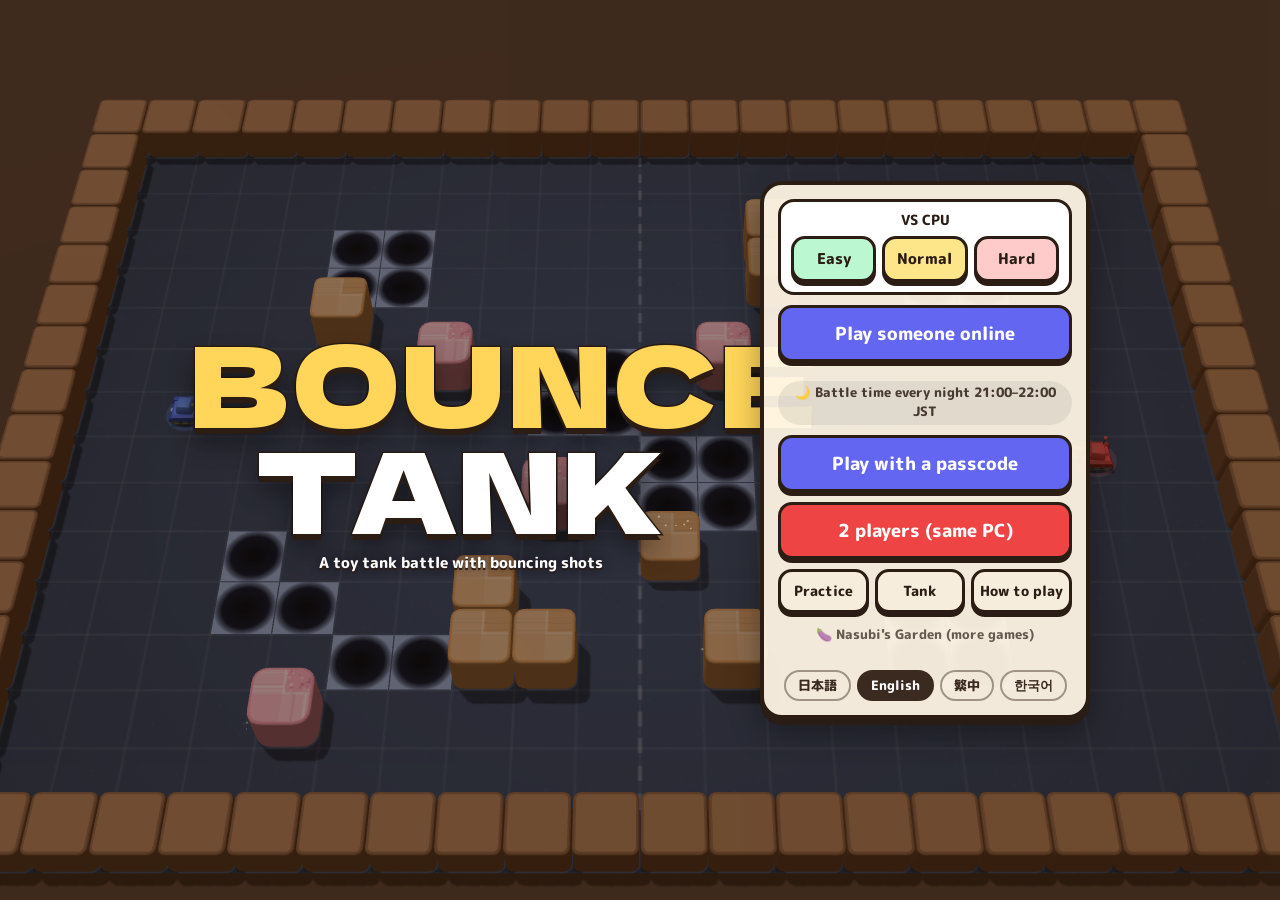
==== adcheck.html @ 45b55a0d "広告の確認用ページ（見本・公開はしない） Co-Authored-By: Claude Opus 5.5 <noreply@anthropic.com> Claude-Session: https:/" ====
<!doctype html>
<html lang="ja">
<head>
<!-- Google tag (gtag.js) -->
<script async src="https://www.googletagmanager.com/gtag/js?id=G-5RB6XMN0QR"></script>
<script>
  window.dataLayer = window.dataLayer || [];
  function gtag(){dataLayer.push(arguments);}
  gtag('js', new Date());
  gtag('config', 'G-5RB6XMN0QR');
</script>
<meta charset="utf-8">
<meta name="viewport" content="width=device-width,initial-scale=1,maximum-scale=1,user-scalable=no,viewport-fit=cover">
<meta name="theme-color" content="#2b1d14">
<meta name="description" content="はね返る弾で撃ち合う、おもちゃの戦車バトル。スキルを振って、ブロックを置いて、2本先取！">
<title>ハネタンク</title>
<link rel="manifest" href="manifest.json">
<link rel="icon" type="image/png" href="icons/icon-192.png">
<link rel="apple-touch-icon" href="icons/apple-touch-icon.png">
<meta name="apple-mobile-web-app-capable" content="yes">
<meta name="mobile-web-app-capable" content="yes">
<meta name="apple-mobile-web-app-title" content="ハネタンク">
<link rel="preconnect" href="https://fonts.googleapis.com">
<link rel="preconnect" href="https://fonts.gstatic.com" crossorigin>
<link href="https://fonts.googleapis.com/css2?family=Dela+Gothic+One&family=M+PLUS+Rounded+1c:wght@500;800;900&display=swap" rel="stylesheet">
<link rel="stylesheet" href="css/style.css">
<!-- nasubi-track: 結果画面とXへの投稿の回数を記録（ゲームの動きには影響しない） -->
<script>(function(){try{var G="hanetank",IDS=["result"];
function ev(n){try{if(typeof gtag==='function')gtag('event',n,{game:G});}catch(e){}}
var o=window.open;window.open=function(u){try{if(/intent\/(post|tweet)/.test(String(u)))ev('x_share');}catch(e){}return o.apply(window,arguments);};
if(!IDS.length)return;
function vis(e){if(!e||!e.isConnected||e.closest('[hidden]'))return false;var r=e.getBoundingClientRect();if(r.width<1||r.height<1)return false;for(var n=e;n&&n.nodeType===1;n=n.parentElement){var s=getComputedStyle(n);if(s.display==='none'||s.visibility==='hidden'||parseFloat(s.opacity)<0.05)return false;}return true;}
var was={};setInterval(function(){try{var any=false;for(var i=0;i<IDS.length;i++){if(vis(document.getElementById(IDS[i])))any=true;}if(any&&!was.v)ev('result_view');was.v=any;}catch(e){}},700);
}catch(e){}})();</script>
<meta name="robots" content="noindex">
<!-- nasubi-ad: 結果画面の決めた場所のいちばん下に広告の帯を1つだけ出す（遊んでいる最中は出さない・ボタンに重ねない） -->
<script>(function(){try{var C=[{"a": "#result .result-box", "v": "#result"}],AD='https://nasubi-no-oniwa.github.io/ad/';
if(/[?&]noad=1/.test(location.search))return;
var ifr=null,boxes=[];
function vis(e){if(!e||!e.isConnected||e.closest('[hidden]'))return false;var r=e.getBoundingClientRect();if(r.width<1||r.height<1)return false;for(var n=e;n&&n.nodeType===1;n=n.parentElement){var s=getComputedStyle(n);if(s.display==='none'||s.visibility==='hidden'||parseFloat(s.opacity)<0.05)return false;}return true;}
function mk(){var b=document.createElement('div');b.className='nsb-ad';b.style.cssText='display:block;width:320px;max-width:100%;height:50px;margin:12px auto 0;overflow:hidden;flex:0 0 auto;';return b;}
function place(){for(var i=0;i<C.length;i++){var a=document.querySelector(C[i].a);if(!a)continue;var b=boxes[i]||(boxes[i]=mk());if(b.parentNode!==a)a.appendChild(b);}}
function tick(){try{place();for(var i=0;i<C.length;i++){var v=document.querySelector(C[i].v),b=boxes[i];if(b&&vis(v)&&vis(b)){if(!ifr){ifr=document.createElement('iframe');ifr.title='ad';ifr.setAttribute('scrolling','no');ifr.width=320;ifr.height=50;ifr.style.cssText='border:0;width:320px;height:50px;display:block;max-width:100%';ifr.src=AD;}if(ifr.parentNode!==b)b.appendChild(ifr);return;}}}catch(_){}}
function go(){place();try{new MutationObserver(place).observe(document.body,{childList:true,subtree:true});}catch(_){}setInterval(tick,700);}
if(document.body)go();else document.addEventListener('DOMContentLoaded',go);
}catch(e){}})();</script>
</head>
<body>
<canvas id="view"></canvas>
<div id="layer"></div>
<div id="dim"></div>

<!-- タッチ操作の見た目 -->
<div id="stick" class="stick"><i></i></div>
<div id="aimring" class="aimring"><i></i></div>

<!-- ===== 戦いの画面の上に出るもの ===== -->
<div id="hud" class="hidden">
  <div class="hud-top">
    <span class="menu-space"></span>
    <div class="hud-p p0"><span class="hud-name" id="hud-name0">あなた</span><span class="pips" id="pips0"></span></div>
    <div class="hud-mid"><div class="hud-timer" id="hud-timer">1:30</div><div class="hud-sub" id="hud-sub"></div></div>
    <div class="hud-p p1"><span class="pips" id="pips1"></span><span class="hud-name" id="hud-name1">CPU</span></div>
    <span class="menu-space"></span>
  </div>
  <div class="hud-info-row"><div class="hud-info hidden" id="hud-info0"></div><div class="hud-info hidden" id="hud-info1"></div></div>
  <div id="count" class="count"></div>
  <button id="btn-mine" class="mine-btn" aria-label="地雷" data-ia="mine"><span>地雷</span></button>
  <div id="net-badge" class="net-badge hidden"></div>
</div>
<div id="bubbles"></div>
<div id="banner" class="banner"></div>
<button class="icon-btn" id="btn-menu" aria-label="メニュー" data-ia="menu">☰</button>
<button class="icon-btn" id="btn-stamp" aria-label="スタンプ" data-ia="stamp">☺</button>
<div id="stamp-pal" class="stamp-pal hidden"></div>

<!-- ===== タイトル ===== -->
<section id="title" class="screen active">
  <div class="title-wrap">
    <div class="logo-box">
      <h1 class="logo"><span class="l1" data-i="logo1">ハネ</span><span class="l2" data-i="logo2">タンク</span></h1>
      <p class="tagline" data-i="tagline">はね返る弾で撃ち合う、おもちゃの戦車バトル</p>
    </div>
    <div class="menu">
      <div class="menu-card">
        <p class="menu-label" data-i="vs_cpu">CPUとたいせん</p>
        <div class="level-row">
          <button class="btn lv" data-level="easy" data-i="easy">よわい</button>
          <button class="btn lv" data-level="normal" data-i="normal">ふつう</button>
          <button class="btn lv" data-level="hard" data-i="hard">つよい</button>
        </div>
      </div>
      <button class="btn wide indigo" id="btn-online" data-i="online">あいことばで対戦</button>
      <button class="btn wide red" id="btn-local" data-i="local">ふたりで（同じPC）</button>
      <div class="menu-sub">
        <button class="btn sub" id="btn-practice" data-i="practice">れんしゅう</button>
        <button class="btn sub" id="btn-custom" data-i="tank">せんしゃ</button>
        <button class="btn sub" id="btn-howto" data-i="howto">あそびかた</button>
      </div>
      <a class="home-link" href="https://nasubi-no-oniwa.github.io/" data-i="home">なすびのお庭へ</a>
      <div class="langs" role="group" aria-label="Language"><button type="button" data-lang="ja">日本語</button><button type="button" data-lang="en">English</button><button type="button" data-lang="zh">繁中</button><button type="button" data-lang="ko">한국어</button></div>
    </div>
  </div>
</section>

<!-- ===== オンライン ===== -->
<section id="online" class="screen">
  <div class="card">
    <h2 data-i="online">あいことばで対戦</h2>
    <label class="field"><span data-i="name">なまえ</span><input id="in-name" maxlength="8" placeholder="ななし" data-ip="noname" autocomplete="off"></label>
    <label class="field"><span data-i="passcode">あいことば</span><input id="in-code" maxlength="12" inputmode="numeric" placeholder="4けたの数字など" data-ip="ex_code" autocomplete="off"><button class="btn mini" id="btn-dice" type="button" data-i="dice">おまかせ</button></label>
    <p class="note" data-i="online_note">同じ「あいことば」を入れた人と対戦できます。3人目からは観戦になります。</p>
    <div class="row">
      <button class="btn indigo" id="btn-join" data-i="do_play">対戦する</button>
      <button class="btn ghost" id="btn-watch" data-i="watch_only">観戦だけ</button>
    </div>
    <p class="err" id="online-err"></p>
    <button class="btn back" data-back data-i="back">もどる</button>
  </div>
</section>

<section id="wait" class="screen">
  <div class="card">
    <h2 data-i="wait_title">相手を待っています</h2>
    <p class="code-big"><span data-i="code_label">あいことば </span><b id="wait-code">----</b></p>
    <p class="note" id="wait-note" data-i="invite_note">招待リンクを送るか、相手に同じあいことばを入れてもらってね</p>
    <div class="row"><button class="btn indigo" id="btn-copy" data-i="invite">招待リンクを送る</button></div>
    <div class="spinner"></div>
    <button class="btn back" id="btn-wait-leave" data-i="cancel">やめる</button>
  </div>
</section>

<!-- ===== スキル ===== -->
<section id="skill" class="screen">
  <div class="panel skill-panel">
    <div class="sp-head">
      <div class="sp-title"><span id="sp-who">スキルをふろう</span><small id="sp-battle">1戦目・ステージ：ひろば</small></div>
      <div class="sp-points"><small data-i="left">のこり</small><b id="sp-left">6</b><small>pt</small></div>
      <div class="timer-ring" id="sp-timer"><svg viewBox="0 0 40 40"><circle cx="20" cy="20" r="17"/><circle class="fg" cx="20" cy="20" r="17"/></svg><span>30</span></div>
    </div>
    <div id="sp-rows"></div>
    <div class="sp-foot">
      <span class="opp-state" id="sp-opp"></span>
      <button class="btn mini ghost" id="sp-auto" data-i="auto">おまかせ</button>
      <button class="btn mini ghost" id="sp-reset" data-i="reset">もとにもどす</button>
      <button class="btn go" id="sp-ok">準備OK</button>
    </div>
  </div>
</section>

<!-- ===== ブロック置き ===== -->
<section id="place" class="screen pass">
  <div class="place-bar">
    <div class="timer-ring small" id="pl-timer"><svg viewBox="0 0 40 40"><circle cx="20" cy="20" r="17"/><circle class="fg" cx="20" cy="20" r="17"/></svg><span>20</span></div>
    <div class="pl-text"><b id="pl-who">ブロックを置こう</b><small data-i="place_hint">自分の陣地をタップ。もう一度タップで取り消し</small></div>
    <button class="btn kind hard sel" data-kind="1"><i></i><span data-i="hard_b">かたい </span><b id="pl-n1">2</b></button>
    <button class="btn kind soft" data-kind="2"><i></i><span data-i="soft_b">こわれる </span><b id="pl-n2">2</b></button>
    <span class="opp-state" id="pl-opp"></span>
    <button class="btn go" id="pl-ok">準備OK</button>
  </div>
</section>

<!-- ===== 交代（同じPCの2人用） ===== -->
<section id="curtain" class="screen">
  <div class="card center">
    <h2 id="cu-title">2Pの番です</h2>
    <p class="note" id="cu-note">1Pは画面を見ないでね</p>
    <button class="btn go" id="cu-ok" data-i="begin">はじめる</button>
  </div>
</section>

<!-- ===== 結果 ===== -->
<section id="result" class="screen">
  <div class="result-box">
    <div class="res-head"><h2 id="res-title" class="res-title">かち！</h2><div class="res-score" id="res-score"></div></div>
    <div class="res-cards">
      <div class="stat-card opp" id="res-opp"></div>
      <div class="stat-card me" id="res-me"></div>
    </div>
    <p class="res-record" id="res-record"></p>
    <div class="row">
      <button class="btn ghost" id="res-replay" data-i="replay">リプレイ</button>
      <button class="btn go" id="res-next">つぎへ</button>
      <button class="btn ghost hidden" id="res-title-btn" data-i="to_title">タイトルへ</button>
    </div>
    <p class="note" id="res-note"></p>
  </div>
</section>

<!-- ===== メニュー ===== -->
<section id="menu" class="screen">
  <div class="card">
    <h2 data-i="menu">メニュー</h2>
    <div class="col">
      <button class="btn go" id="mn-resume" data-i="resume">つづける</button>
      <button class="btn ghost" id="mn-sound">音：オン</button>
      <button class="btn ghost" id="mn-quality">画質：じどう</button>
      <button class="btn ghost" id="mn-vib">振動：オン</button>
      <button class="btn red" id="mn-quit">タイトルへ</button>
    </div>
  </div>
</section>

<!-- ===== せんしゃカスタム ===== -->
<section id="custom" class="screen pass">
  <div class="panel custom-panel">
    <h2 data-i="tank">せんしゃ</h2>
    <p class="note" data-i="look_note">見た目だけ変わります（強さは同じ）</p>
    <div class="cu-tabs" id="cu-tabs"><button data-p="0" class="sel" data-i="you_1p">あなた（1P）</button><button data-p="1">2P</button></div>
    <p class="note" id="cu-note2"></p>
    <div class="cu-label" data-i="color">いろ</div>
    <div class="swatches" id="cu-colors"></div>
    <div class="cu-label" data-i="pattern">もよう</div>
    <div class="patterns" id="cu-patterns"></div>
    <button class="btn go" data-back data-i="decide">きめた</button>
  </div>
</section>

<!-- ===== れんしゅう ===== -->
<section id="practice" class="screen pass">
  <div class="panel prac-panel" id="prac-panel">
    <div class="prac-head"><b data-i="practice">れんしゅう</b><button class="btn mini ghost" id="pr-fold" data-i="fold">たたむ</button></div>
    <div id="pr-body">
      <div id="pr-rows"></div>
      <div class="pr-stages" id="pr-stages"></div>
      <button class="btn mini red" id="pr-quit" data-i="finish">おわる</button>
    </div>
  </div>
</section>

<!-- ===== あそびかた ===== -->
<section id="howto" class="screen">
  <div class="card howto">
    <h2 data-i="howto">あそびかた</h2>
    <div class="howto-body">
      <h3 data-i="hw_rules">ルール</h3>
      <ul>
        <li data-ih="r1">弾が1発当たったら負け。<b>自分の弾・地雷でもやられます</b>。</li>
        <li data-ih="r2">弾は壁ではね返ります。弾どうしがぶつかると両方消えます。</li>
        <li data-ih="r3">同時に撃てる弾は3発まで（戦車の足元の点が残りの数）、地雷は2個まで。</li>
        <li data-ih="r4">地雷は少したつか、弾が当たると爆発。<b>ピンクのブロック</b>をこわせます。</li>
        <li data-ih="r5">穴は弾は通るけど、戦車は入れません。</li>
        <li data-ih="r6">2本先取。90秒たつと外側から壁がせまってきます。</li>
        <li data-ih="r7">同時にやられたら引き分け。すぐにもう一回。</li>
      </ul>
      <h3 data-i="hw_flow">1戦ごとの流れ</h3>
      <ul>
        <li data-ih="f1"><b>スキル（30秒）</b>：ポイントを4つの性能にふります。1戦目6pt → 9pt → 12pt。毎回ふり直し。迷ったら「おまかせ」。</li>
        <li data-ih="f2">たまの速さ・たまの大きさは、上げても下げてもポイントを使います。</li>
        <li data-ih="f3">はねかえりは上げるだけ（1〜2で1回、3〜4で2回、5〜6で3回、7で4回）。</li>
        <li data-ih="f4">戦車を大きくするとポイントがもらえます（小さくするとポイントを使う）。大きい戦車はせまい道を通れません。</li>
        <li data-ih="f5"><b>ブロック（20秒）</b>：自分の陣地に、かたいブロック2個とこわれるブロック2個を置けます。置いたブロックは戦いが始まるまで相手には見えません。</li>
        <li data-ih="f6">相手の性能は、1戦終わるまでわかりません。</li>
      </ul>
      <h3 data-i="hw_ctrl">そうさ</h3>
      <ul>
        <li data-ih="c1"><b>スマホ（横向き）</b>：左側で移動、右側をドラッグしてねらい、はなすと発射。ちょんとタップでも発射。右下のボタンで地雷。</li>
        <li data-ih="c2"><b>PC</b>：WASDで移動、マウスでねらい、クリックで発射、右クリックかスペースで地雷。</li>
        <li data-ih="c3"><b>同じPCで2人</b>：1P WASD移動・Q/Eで砲台・Fで発射・Gで地雷。2P 矢印で移動・，／．で砲台・／で発射・右Shiftで地雷。</li>
        <li data-ih="c4"><b>オンライン</b>：部屋を作ったら「招待リンクを送る」でLINEなどに送れます。右上の☺でスタンプ。</li>
        <li data-ih="c5"><b>コントローラー</b>：左スティックで移動、右スティックでねらい、RかAで発射、LかBで地雷。</li>
      </ul>
    </div>
    <button class="btn back" data-back data-i="back">もどる</button>
  </div>
</section>

<div id="rotate"><div class="rot-box"><div class="rot-phone"></div><p data-ih="rotate">スマホを<b>横向き</b>にしてね</p></div></div>
<div id="toast" class="toast"></div>

<script src="lib/three.min.js"></script>
<script src="js/i18n.js"></script>
<script src="js/config.js"></script>
<script src="js/sim.js"></script>
<script src="js/sound.js"></script>
<script src="js/models.js"></script>
<script src="js/fx.js"></script>
<script src="js/input.js"></script>
<script src="js/cpu.js"></script>
<script src="js/net.js"></script>
<script src="js/qm.js"></script>
<script src="js/firebase-config.js"></script>
<script src="js/main.js"></script>
</body>
</html>
---- css/style.css ----
/* =============================================
   ハネタンク  見た目
   ============================================= */
:root {
  --ink: #2b1d14;
  --cream: #fff6e6;
  --paper: #f6eddc;
  --wood: #b87d45;
  --blue: #3b82f6;
  --blue-d: #1d4ed8;
  --red: #ef4444;
  --red-d: #b91c1c;
  --green: #22c55e;
  --green-d: #15803d;
  --indigo: #6366f1;
  --indigo-d: #4338ca;
  --pink: #f6a8bd;
  --gold: #fbbf24;
  --shadow: 0 6px 0 rgba(43, 29, 20, .9), 0 14px 30px rgba(0, 0, 0, .35);
  --round: "M PLUS Rounded 1c", "Hiragino Maru Gothic ProN", "Hiragino Sans", sans-serif;
  --display: "Dela Gothic One", "M PLUS Rounded 1c", sans-serif;
  --safe-l: env(safe-area-inset-left, 0px);
  --safe-r: env(safe-area-inset-right, 0px);
}
* { box-sizing: border-box; -webkit-tap-highlight-color: transparent; }
html, body { margin: 0; height: 100%; overflow: hidden; background: #6b4c33; color: var(--ink); font-family: var(--round); font-weight: 800;
  -webkit-user-select: none; user-select: none; -webkit-touch-callout: none; overscroll-behavior: none; touch-action: none; }
button { font-family: inherit; font-weight: 800; color: inherit; cursor: pointer; }
input { font-family: inherit; font-weight: 800; -webkit-user-select: text; user-select: text; }
.hidden { display: none !important; }

#view { position: fixed; inset: 0; width: 100%; height: 100%; display: block;
  background: radial-gradient(ellipse at 50% 40%, #a07450 0%, #6b4c33 70%, #4a3322 100%); }
#layer { position: fixed; inset: 0; touch-action: none; }
#dim { position: fixed; inset: 0; pointer-events: none; background: rgba(30, 18, 10, .0); transition: background .4s; }
body.dimmed #dim { background: rgba(30, 18, 10, .38); }

/* ---------- 画面（重ねて表示） ---------- */
.screen { position: fixed; inset: 0; display: none; align-items: center; justify-content: center; padding: 12px calc(14px + var(--safe-r)) 12px calc(14px + var(--safe-l)); z-index: 10; }
.screen.active { display: flex; }
.screen.pass { pointer-events: none; }
.screen.pass > * { pointer-events: auto; }

.card, .panel { background: var(--cream); border: 4px solid var(--ink); border-radius: 22px; box-shadow: var(--shadow); padding: 18px 20px; max-width: 520px; width: 100%; max-height: calc(100% - 10px); overflow: auto; }
.card h2, .panel h2 { font-family: var(--display); font-weight: 400; margin: 0 0 10px; font-size: 24px; letter-spacing: .04em; }
.card.center { text-align: center; }
.note { font-size: 13px; opacity: .75; margin: 6px 0; font-weight: 500; line-height: 1.5; }
.err { color: var(--red-d); font-size: 13px; min-height: 1em; margin: 6px 0 0; }
.row { display: flex; gap: 10px; justify-content: center; flex-wrap: wrap; margin-top: 10px; }
.col { display: flex; flex-direction: column; gap: 10px; }

/* ---------- ボタン ---------- */
.btn { border: 3px solid var(--ink); border-radius: 14px; background: #fff; padding: 10px 18px; font-size: 16px; box-shadow: 0 4px 0 var(--ink); transition: transform .06s, box-shadow .06s, filter .15s; position: relative; text-decoration: none; display: inline-flex; align-items: center; justify-content: center; gap: 6px; white-space: nowrap; }
.btn:active, .btn.press { transform: translateY(3px); box-shadow: 0 1px 0 var(--ink); }
.btn:disabled { filter: grayscale(.8) opacity(.55); cursor: default; }
.btn.wide { width: 100%; font-size: 18px; padding: 12px; }
.btn.indigo { background: var(--indigo); color: #fff; }
.btn.red { background: var(--red); color: #fff; }
.btn.go { background: var(--green); color: #fff; font-size: 18px; padding: 10px 22px; }
.btn.go.done { background: #9ca3af; }
.btn.ghost { background: var(--paper); }
.btn.mini { font-size: 13px; padding: 6px 10px; border-radius: 10px; box-shadow: 0 3px 0 var(--ink); }
.btn.back { margin: 14px auto 0; display: flex; background: var(--paper); }
.btn.sub { flex: 1; font-size: 14px; padding: 9px 6px; background: var(--paper); }
.icon-btn { width: 40px; height: 40px; border: 3px solid var(--ink); border-radius: 12px; background: var(--cream); font-size: 18px; box-shadow: 0 3px 0 var(--ink); pointer-events: auto; }
.icon-btn:active { transform: translateY(2px); box-shadow: 0 1px 0 var(--ink); }

/* ---------- タイトル ---------- */
#title { justify-content: center; }
.title-wrap { display: flex; align-items: center; gap: 28px; width: 100%; max-width: 900px; justify-content: center; }
.logo-box { text-align: center; flex: 1; min-width: 0; }
.logo { font-family: var(--display); font-weight: 400; margin: 0; font-size: clamp(54px, 11vw, 112px); line-height: .95; color: #fff;
  -webkit-text-stroke: 3px var(--ink); paint-order: stroke fill;
  text-shadow: 0 6px 0 var(--ink), 0 14px 26px rgba(0, 0, 0, .45); letter-spacing: .02em; }
.logo span { display: inline-block; animation: hop 2.4s ease-in-out infinite; }
.logo .l1 { color: #ffd65a; }
.logo .l2 { color: #fff; animation-delay: .15s; }
@keyframes hop { 0%, 70%, 100% { transform: translateY(0) rotate(0); } 78% { transform: translateY(-10px) rotate(-3deg); } 86% { transform: translateY(0) rotate(1deg); } }
.tagline { color: #fff; font-size: 15px; margin: 14px 0 0; text-shadow: 0 2px 0 var(--ink), 0 0 10px rgba(0,0,0,.6); }
.menu { width: 330px; max-width: 46vw; display: flex; flex-direction: column; gap: 10px; background: rgba(255, 246, 230, .94); border: 4px solid var(--ink); border-radius: 22px; padding: 14px; box-shadow: var(--shadow); }
.menu-card { background: #fff; border: 3px solid var(--ink); border-radius: 16px; padding: 8px 10px 10px; }
.menu-label { margin: 0 0 6px; font-size: 14px; text-align: center; }
.level-row { display: flex; gap: 6px; }
.btn.lv { flex: 1; padding: 9px 4px; font-size: 15px; }
.btn.lv[data-level="easy"] { background: #bbf7d0; }
.btn.lv[data-level="normal"] { background: #fde68a; }
.btn.lv[data-level="hard"] { background: #fecaca; }
.menu-sub { display: flex; gap: 6px; }
.home-link { text-align: center; font-size: 13px; color: var(--ink); opacity: .7; text-decoration: none; padding: 2px; }
.home-link::before { content: "🍆 "; }

/* ---------- 入力欄 ---------- */
.field { display: flex; align-items: center; gap: 8px; margin: 10px 0; }
.field > span { width: 80px; font-size: 14px; flex-shrink: 0; }
.field input { flex: 1; min-width: 0; font-size: 18px; padding: 8px 10px; border: 3px solid var(--ink); border-radius: 12px; background: #fff; color: var(--ink); }
.code-big { text-align: center; font-size: 15px; margin: 6px 0; }
.code-big b { display: block; font-family: var(--display); font-weight: 400; font-size: 44px; letter-spacing: .12em; }
.spinner { width: 46px; height: 46px; margin: 14px auto 0; border-radius: 50%; border: 6px solid rgba(43,29,20,.15); border-top-color: var(--indigo); animation: spin 1s linear infinite; }
@keyframes spin { to { transform: rotate(360deg); } }

/* ---------- スキル ---------- */
.skill-panel { max-width: 620px; padding: 12px 16px 14px; }
.sp-head { display: flex; align-items: center; gap: 12px; margin-bottom: 6px; }
.sp-title { flex: 1; display: flex; flex-direction: column; }
.sp-title span { font-family: var(--display); font-weight: 400; font-size: 21px; }
.sp-title small { font-size: 12px; opacity: .7; }
.sp-points { display: flex; align-items: baseline; gap: 2px; background: var(--ink); color: #fff; border-radius: 12px; padding: 2px 12px; }
.sp-points b { font-family: var(--display); font-weight: 400; font-size: 30px; color: var(--gold); min-width: 1.2em; text-align: center; }
.sp-points small { font-size: 12px; }
.sp-points.zero b { color: #9ca3af; }
.timer-ring { width: 46px; height: 46px; position: relative; flex-shrink: 0; }
.timer-ring svg { width: 100%; height: 100%; transform: rotate(-90deg); }
.timer-ring circle { fill: #fff; stroke: rgba(43,29,20,.15); stroke-width: 5; }
.timer-ring circle.fg { fill: none; stroke: var(--green); stroke-dasharray: 106.8; stroke-dashoffset: 0; stroke-linecap: round; transition: stroke .3s; }
.timer-ring.hurry circle.fg { stroke: var(--red); }
.timer-ring span { position: absolute; inset: 0; display: flex; align-items: center; justify-content: center; font-size: 15px; }
.timer-ring.small { width: 40px; height: 40px; }
.sk-row { display: grid; grid-template-columns: 128px 40px 1fr 40px 62px; align-items: center; gap: 8px; padding: 6px 0; border-top: 2px dashed rgba(43,29,20,.15); }
.sk-name { display: flex; flex-direction: column; line-height: 1.15; }
.sk-name b { font-size: 15px; }
.sk-name small { font-size: 11px; opacity: .65; font-weight: 500; }
.sk-btn { width: 40px; height: 36px; border: 3px solid var(--ink); border-radius: 10px; background: #fff; font-size: 20px; line-height: 1; box-shadow: 0 3px 0 var(--ink); padding: 0; }
.sk-btn:active { transform: translateY(2px); box-shadow: 0 1px 0 var(--ink); }
.sk-btn:disabled { opacity: .3; }
.pipbar { display: flex; gap: 4px; height: 22px; }
.pipbar i { flex: 1; border: 2px solid var(--ink); border-radius: 6px; background: #fff; position: relative; transition: background .15s, transform .15s; }
.pipbar i.on { background: var(--c, var(--blue)); }
.pipbar i.base::after { content: ""; position: absolute; left: 50%; bottom: -8px; transform: translateX(-50%); border: 4px solid transparent; border-bottom-color: var(--ink); }
.pipbar i.bump { transform: scale(1.2); }
.sk-val { font-size: 13px; text-align: center; line-height: 1.1; }
.sk-val small { display: block; font-size: 11px; opacity: .6; font-weight: 500; }
.sk-val .gain { color: var(--green-d); }
.sk-val .cost { color: var(--red-d); }
.sp-foot { display: flex; align-items: center; gap: 10px; margin-top: 8px; }
.opp-state { flex: 1; font-size: 13px; opacity: .8; }
.opp-state.ok { color: var(--green-d); opacity: 1; }

/* ---------- ブロック置き ---------- */
#place { align-items: flex-start; }
.place-bar { display: flex; align-items: center; gap: 8px; background: var(--cream); border: 4px solid var(--ink); border-radius: 18px; padding: 6px 10px; box-shadow: var(--shadow); flex-wrap: wrap; justify-content: center; max-width: 100%; }
.pl-text { display: flex; flex-direction: column; line-height: 1.15; }
.pl-text b { font-size: 15px; }
.pl-text small { font-size: 11px; opacity: .65; font-weight: 500; }
.btn.kind { padding: 6px 10px; font-size: 14px; border-radius: 12px; box-shadow: 0 3px 0 var(--ink); }
.btn.kind i { width: 18px; height: 18px; border: 2px solid var(--ink); border-radius: 4px; display: inline-block; }
.btn.kind.hard i { background: #d9a066; }
.btn.kind.soft i { background: var(--pink); }
.btn.kind.sel { outline: 4px solid var(--gold); outline-offset: 1px; }
.btn.kind b { font-family: var(--display); font-weight: 400; }
.btn.kind.empty { opacity: .45; }
.place-bar .opp-state { flex: 0 0 auto; }
.place-bar .btn.go { padding: 8px 16px; font-size: 16px; }

/* ---------- HUD ---------- */
#hud { position: fixed; inset: 0; pointer-events: none; z-index: 5; }
.hud-top { position: absolute; top: 8px; left: calc(10px + var(--safe-l)); right: calc(10px + var(--safe-r)); display: flex; align-items: center; gap: 10px; }
.hud-p { flex: 1; display: flex; align-items: center; gap: 8px; min-width: 0; }
.hud-p.p1 { justify-content: flex-end; }
.hud-name { background: var(--cream); border: 3px solid var(--ink); border-radius: 999px; padding: 3px 12px; font-size: 14px; max-width: 160px; overflow: hidden; text-overflow: ellipsis; white-space: nowrap; box-shadow: 0 3px 0 var(--ink); }
.hud-p.p0 .hud-name { border-left: 10px solid var(--c0, var(--blue)); }
.hud-p.p1 .hud-name { border-right: 10px solid var(--c1, var(--red)); }
.pips { display: flex; gap: 5px; }
.pips i { width: 18px; height: 18px; border: 3px solid var(--ink); border-radius: 50%; background: rgba(255,255,255,.6); box-shadow: 0 2px 0 var(--ink); }
.pips i.on { background: var(--gold); animation: pop .5s; }
@keyframes pop { 0% { transform: scale(.3); } 60% { transform: scale(1.4); } 100% { transform: scale(1); } }
.hud-mid { text-align: center; min-width: 90px; }
.hud-timer { font-family: var(--display); font-weight: 400; font-size: 26px; color: #fff; -webkit-text-stroke: 2px var(--ink); paint-order: stroke fill; text-shadow: 0 3px 0 var(--ink); line-height: 1; }
.hud-timer.sudden { color: #ff6b4a; animation: throb .5s infinite alternate; }
@keyframes throb { to { transform: scale(1.12); } }
.hud-sub { font-size: 11px; color: #fff; text-shadow: 0 1px 2px #000; min-height: 1em; }
.banner { position: fixed; z-index: 12; left: 0; right: 0; top: 30%; text-align: center; font-family: var(--display); font-weight: 400; font-size: clamp(30px, 7vw, 64px); color: #fff; -webkit-text-stroke: 3px var(--ink); paint-order: stroke fill; text-shadow: 0 5px 0 var(--ink); opacity: 0; transform: scale(.6); transition: opacity .25s, transform .35s cubic-bezier(.2, 1.6, .4, 1); pointer-events: none; }
.banner.show { opacity: 1; transform: scale(1); }
.banner.warn { color: #ff6b4a; }
.count { position: absolute; inset: 0; display: flex; align-items: center; justify-content: center; font-family: var(--display); font-weight: 400; font-size: clamp(80px, 20vh, 160px); color: #fff; -webkit-text-stroke: 4px var(--ink); paint-order: stroke fill; text-shadow: 0 8px 0 var(--ink); pointer-events: none; }
.count { opacity: 0; }
.count.tick { animation: tick .8s ease-out forwards; }
.count.go { color: #ffd65a; }
@keyframes tick { 0% { transform: scale(1.8); opacity: 0; } 25% { transform: scale(1); opacity: 1; } 80% { opacity: 1; } 100% { transform: scale(.9); opacity: 0; } }
.mine-btn { position: absolute; right: calc(18px + var(--safe-r)); bottom: 18px; width: 74px; height: 74px; border-radius: 50%; border: 4px solid var(--ink); background: radial-gradient(circle at 35% 30%, #ffe27a, #f5b800); box-shadow: 0 5px 0 var(--ink); pointer-events: auto; display: none; font-size: 14px; touch-action: none; }
.mine-btn span { display: block; }
.mine-btn::before { content: ""; position: absolute; left: 50%; top: 12px; width: 10px; height: 10px; margin-left: -5px; border-radius: 50%; background: #ef4444; box-shadow: 0 0 8px #ef4444; }
.mine-btn span { margin-top: 12px; }
.mine-btn:active, .mine-btn.press { transform: translateY(3px); box-shadow: 0 2px 0 var(--ink); }
body.touch.live .mine-btn, body.touch.prac .mine-btn { display: block; }
#btn-stamp { position: fixed; top: 8px; right: calc(10px + var(--safe-r)); z-index: 20; display: none; }
body.can-stamp.in-game #btn-stamp { display: block; }
.stamp-pal { position: fixed; z-index: 21; top: 56px; right: calc(10px + var(--safe-r)); display: grid; grid-template-columns: repeat(3, 48px); gap: 6px; background: var(--cream); border: 3px solid var(--ink); border-radius: 16px; padding: 8px; box-shadow: var(--shadow); pointer-events: auto; }
.stamp-pal button { width: 48px; height: 48px; font-size: 28px; border: 2px solid var(--ink); border-radius: 12px; background: #fff; padding: 0; }
.net-badge { position: absolute; left: calc(12px + var(--safe-l)); bottom: 8px; font-size: 11px; color: #fff; background: rgba(0,0,0,.4); border-radius: 8px; padding: 2px 8px; }
#bubbles { position: fixed; inset: 0; pointer-events: none; z-index: 6; }
.bubble { position: absolute; transform: translate(-50%, -100%); font-size: 34px; background: #fff; border: 3px solid var(--ink); border-radius: 16px; padding: 2px 8px; box-shadow: 0 3px 0 var(--ink); animation: bub 2.2s forwards; }
.bubble::after { content: ""; position: absolute; left: 50%; bottom: -10px; margin-left: -6px; border: 6px solid transparent; border-top-color: var(--ink); }
@keyframes bub { 0% { opacity: 0; transform: translate(-50%, -60%) scale(.4); } 12% { opacity: 1; transform: translate(-50%, -100%) scale(1.1); } 20% { transform: translate(-50%, -100%) scale(1); } 85% { opacity: 1; } 100% { opacity: 0; transform: translate(-50%, -130%); } }

#btn-menu { position: fixed; top: 8px; left: calc(10px + var(--safe-l)); z-index: 20; display: none; }
body.in-game #btn-menu { display: block; }
.menu-space { width: 40px; flex-shrink: 0; }
body.in-game #place { padding-left: calc(64px + var(--safe-l)); }
body.in-game #skill .skill-panel { margin-left: 40px; }

/* タッチのスティック */
.stick, .aimring { position: fixed; display: none; pointer-events: none; z-index: 4; transform: translate(-50%, -50%); }
.stick { border-radius: 50%; border: 3px solid rgba(255,255,255,.7); background: rgba(43,29,20,.18); }
.stick i { position: absolute; left: 50%; top: 50%; width: 50px; height: 50px; margin: -25px 0 0 -25px; border-radius: 50%; background: rgba(255,255,255,.85); border: 3px solid var(--ink); }
.aimring { width: 120px; height: 120px; border-radius: 50%; border: 3px dashed rgba(255,255,255,.6); }
.aimring i { position: absolute; left: 50%; top: 50%; width: 36px; height: 36px; margin: -18px 0 0 -18px; border-radius: 50%; background: rgba(255, 214, 90, .9); border: 3px solid var(--ink); }
.aimring.drag { border-color: rgba(255, 214, 90, .9); }

/* ---------- 結果 ---------- */
.result-box { background: var(--cream); border: 4px solid var(--ink); border-radius: 24px; box-shadow: var(--shadow); padding: 12px 18px 14px; width: 100%; max-width: 640px; max-height: calc(100% - 6px); overflow: auto; text-align: center; animation: drop .45s cubic-bezier(.2, 1.4, .4, 1); }
@keyframes drop { from { transform: translateY(-40px) scale(.9); opacity: 0; } }
.res-head { display: flex; align-items: center; justify-content: center; gap: 18px; }
.res-title { font-family: var(--display); font-weight: 400; margin: 0; font-size: 46px; color: #fff; -webkit-text-stroke: 3px var(--ink); paint-order: stroke fill; text-shadow: 0 4px 0 var(--ink); }
.res-title.win { color: #ffd65a; }
.res-title.lose { color: #93c5fd; }
.res-title.draw { color: #fff; }
.res-score { font-family: var(--display); font-weight: 400; font-size: 34px; }
.res-score .s0 { color: var(--c0, var(--blue)); }
.res-score .s1 { color: var(--c1, var(--red)); }
.res-cards { display: flex; gap: 10px; margin-top: 6px; }
.stat-card { flex: 1; background: #fff; border: 3px solid var(--ink); border-radius: 16px; padding: 6px 10px 8px; text-align: left; }
.stat-card h4 { margin: 0 0 4px; font-size: 14px; display: flex; align-items: center; gap: 6px; }
.stat-card h4 i { width: 14px; height: 14px; border-radius: 50%; border: 2px solid var(--ink); display: inline-block; }
.stat-card.opp { box-shadow: 0 0 0 4px var(--gold); }
.st-line { display: grid; grid-template-columns: 84px 1fr 34px; align-items: center; gap: 6px; font-size: 12px; margin: 3px 0; }
.st-line .pipbar { height: 14px; gap: 3px; }
.st-line .pipbar i { border-width: 2px; border-radius: 4px; }
.st-line span:last-child { text-align: right; opacity: .7; }
.res-record { font-size: 13px; margin: 8px 0 0; opacity: .8; min-height: 1em; }
#res-next.waiting { background: #9ca3af; }

/* ---------- カスタム ---------- */
#custom { justify-content: flex-start; }
.custom-panel { max-width: 300px; }
.cu-label { font-size: 13px; margin: 10px 0 4px; }
.swatches { display: grid; grid-template-columns: repeat(5, 1fr); gap: 6px; }
.swatches button { aspect-ratio: 1; border: 3px solid var(--ink); border-radius: 10px; padding: 0; }
.swatches button.sel, .patterns button.sel { outline: 4px solid var(--gold); outline-offset: 1px; }
.patterns { display: grid; grid-template-columns: repeat(5, 1fr); gap: 6px; margin-bottom: 12px; }
.patterns button { aspect-ratio: 1; border: 3px solid var(--ink); border-radius: 10px; padding: 0; background: #fff; font-size: 20px; }

/* ---------- れんしゅう ---------- */
#practice { justify-content: flex-start; align-items: flex-start; padding-top: 58px; }
.prac-panel { max-width: 300px; padding: 10px 12px; }
.prac-head { display: flex; justify-content: space-between; align-items: center; }
.prac-panel .sk-row { grid-template-columns: 1fr 34px 34px; gap: 6px; padding: 4px 0; }
.prac-panel .sk-btn { width: 34px; height: 30px; font-size: 16px; }
.prac-panel .sk-name small { font-size: 11px; }
.pr-stages { display: flex; gap: 4px; margin: 8px 0; flex-wrap: wrap; }
.pr-stages button { flex: 1; }
.pr-stages button.sel { outline: 3px solid var(--gold); }

/* ---------- あそびかた ---------- */
.howto { max-width: 680px; }
.howto-body { font-weight: 500; font-size: 14px; line-height: 1.6; }
.howto-body h3 { font-size: 16px; margin: 10px 0 2px; font-weight: 900; }
.howto-body ul { margin: 0; padding-left: 1.2em; }
.howto-body b { font-weight: 900; }

/* ---------- 横向きにしてね ---------- */
#rotate { position: fixed; inset: 0; z-index: 100; background: #2b1d14; color: #fff; display: none; align-items: center; justify-content: center; text-align: center; }
.rot-phone { width: 60px; height: 100px; border: 5px solid #fff; border-radius: 12px; margin: 0 auto 18px; animation: rot 2s ease-in-out infinite; }
@keyframes rot { 0%, 30% { transform: rotate(0); } 60%, 100% { transform: rotate(-90deg); } }
@media (orientation: portrait) and (pointer: coarse) { #rotate { display: flex; } }

.toast { position: fixed; left: 50%; bottom: 20px; transform: translate(-50%, 30px); background: var(--ink); color: #fff; padding: 8px 16px; border-radius: 999px; font-size: 14px; opacity: 0; transition: .3s; z-index: 120; pointer-events: none; }
.toast.show { opacity: 1; transform: translate(-50%, 0); }

/* ---------- 低い画面（スマホ横向き） ---------- */
@media (max-height: 480px) {
  .card, .panel { padding: 10px 14px; border-radius: 18px; }
  .card h2, .panel h2 { font-size: 20px; margin-bottom: 6px; }
  .logo { font-size: clamp(48px, 9vw, 80px); }
  .tagline { font-size: 13px; margin-top: 8px; }
  .menu { gap: 7px; padding: 10px; width: 300px; }
  .btn.wide { padding: 9px; font-size: 16px; }
  .btn.lv { padding: 7px 4px; }
  .btn.sub { padding: 7px 4px; font-size: 13px; }
  .skill-panel { padding: 8px 12px 10px; }
  .sk-row { padding: 3px 0; grid-template-columns: 116px 38px 1fr 38px 58px; }
  .sk-btn { height: 32px; width: 38px; }
  .sp-title span { font-size: 18px; }
  .sp-points b { font-size: 24px; }
  .res-title { font-size: 36px; }
  .res-score { font-size: 28px; }
  .st-line { margin: 1px 0; }
  .field { margin: 6px 0; }
  .field input { padding: 6px 10px; font-size: 16px; }
  .code-big b { font-size: 34px; }
  .icon-btn { width: 36px; height: 36px; }
  .hud-name { font-size: 12px; padding: 2px 10px; }
  .pips i { width: 16px; height: 16px; }
  .mine-btn { width: 66px; height: 66px; bottom: 14px; }
}
@media (max-width: 700px) and (orientation: landscape) {
  .title-wrap { gap: 14px; }
  .menu { max-width: 52vw; }
}
@media (max-width: 600px) and (orientation: portrait) {
  .title-wrap { flex-direction: column; gap: 14px; }
  .menu { max-width: 100%; width: 100%; }
  .sk-row { grid-template-columns: 96px 36px 1fr 36px 50px; gap: 5px; }
}
.card, .panel, .result-box { touch-action: pan-y; }
@media (max-height: 360px) {
  .sk-name small { display: none; }
  .sk-row { padding: 2px 0; grid-template-columns: 104px 36px 1fr 36px 56px; }
  .sk-btn { height: 28px; }
  .pipbar { height: 18px; }
  .sp-head { margin-bottom: 2px; }
  .skill-panel { padding: 6px 10px 8px; }
  .sp-foot { margin-top: 4px; }
  .sp-foot .btn.go { padding: 6px 16px; font-size: 16px; }
  .timer-ring { width: 38px; height: 38px; }
  .sp-points b { font-size: 22px; }
}
@media (max-width: 920px) {
  .pl-text small { display: none; }
  .place-bar { gap: 6px; padding: 4px 8px; flex-wrap: nowrap; }
  .btn.kind { padding: 4px 8px; font-size: 13px; }
  .place-bar .btn.go { padding: 6px 12px; font-size: 14px; }
  .pl-text b { font-size: 13px; }
  .place-bar .opp-state { font-size: 12px; }
}
@media (max-width: 640px) {
  .pl-text { display: none; }
}

.hud-info-row { position: absolute; top: 54px; left: calc(10px + var(--safe-l)); right: calc(10px + var(--safe-r)); display: flex; justify-content: space-between; pointer-events: none; }
.hud-info { display: flex; gap: 6px; background: rgba(20, 14, 10, .55); color: #fff; border-radius: 10px; padding: 3px 8px; font-size: 11px; font-weight: 500; }
.hud-info b { font-weight: 900; margin-left: 2px; color: #ffd65a; }
.hud-info .mi i { font-style: normal; color: rgba(255,255,255,.25); }
#hud-info1 { margin-left: auto; }
.mine-btn small { display: block; font-size: 12px; margin-top: -2px; }
.mine-btn.empty { filter: grayscale(.9) brightness(.85); }
@media (max-height: 480px) { .hud-info-row { top: 48px; } .hud-info { font-size: 10px; padding: 2px 6px; gap: 5px; } }
body.can-stamp.in-game #skill .skill-panel { margin-right: 40px; }
body.can-stamp.in-game #place { padding-right: calc(64px + var(--safe-r)); }
.banner.small { font-size: clamp(20px, 4vw, 34px); }
.cu-tabs { display: flex; gap: 6px; margin: 6px 0 2px; }
.cu-tabs button { flex: 1; border: 3px solid var(--ink); border-radius: 10px; background: var(--paper); padding: 5px; font-size: 13px; }
.cu-tabs button.sel { background: var(--ink); color: #fff; }
#cu-note2:empty { display: none; }

/* 右がわスタートの人：自分がいつも左に見えるように、上の表示も左右を入れかえる */
body.flip .hud-top { flex-direction: row-reverse; }
body.flip .hud-p { flex-direction: row-reverse; }
body.flip .hud-p.p0 { justify-content: flex-start; }
body.flip .hud-p.p1 { justify-content: flex-end; }
body.flip .hud-p.p0 .hud-name { border-left: 0; border-right: 10px solid var(--c0, var(--blue)); }
body.flip .hud-p.p1 .hud-name { border-right: 0; border-left: 10px solid var(--c1, var(--red)); }
body.flip .hud-info-row { flex-direction: row-reverse; }

/* ことばの切りかえ */
.langs{display:flex;flex-wrap:wrap;gap:6px;justify-content:center;margin-top:14px}
.langs button{font:800 13px 'M PLUS Rounded 1c',sans-serif;background:transparent;color:#3b2a20;border:2px solid rgba(59,42,32,.45);border-radius:999px;padding:4px 12px;cursor:pointer}
.langs button[aria-pressed="true"]{background:#3b2a20;color:#fff;border-color:#3b2a20}
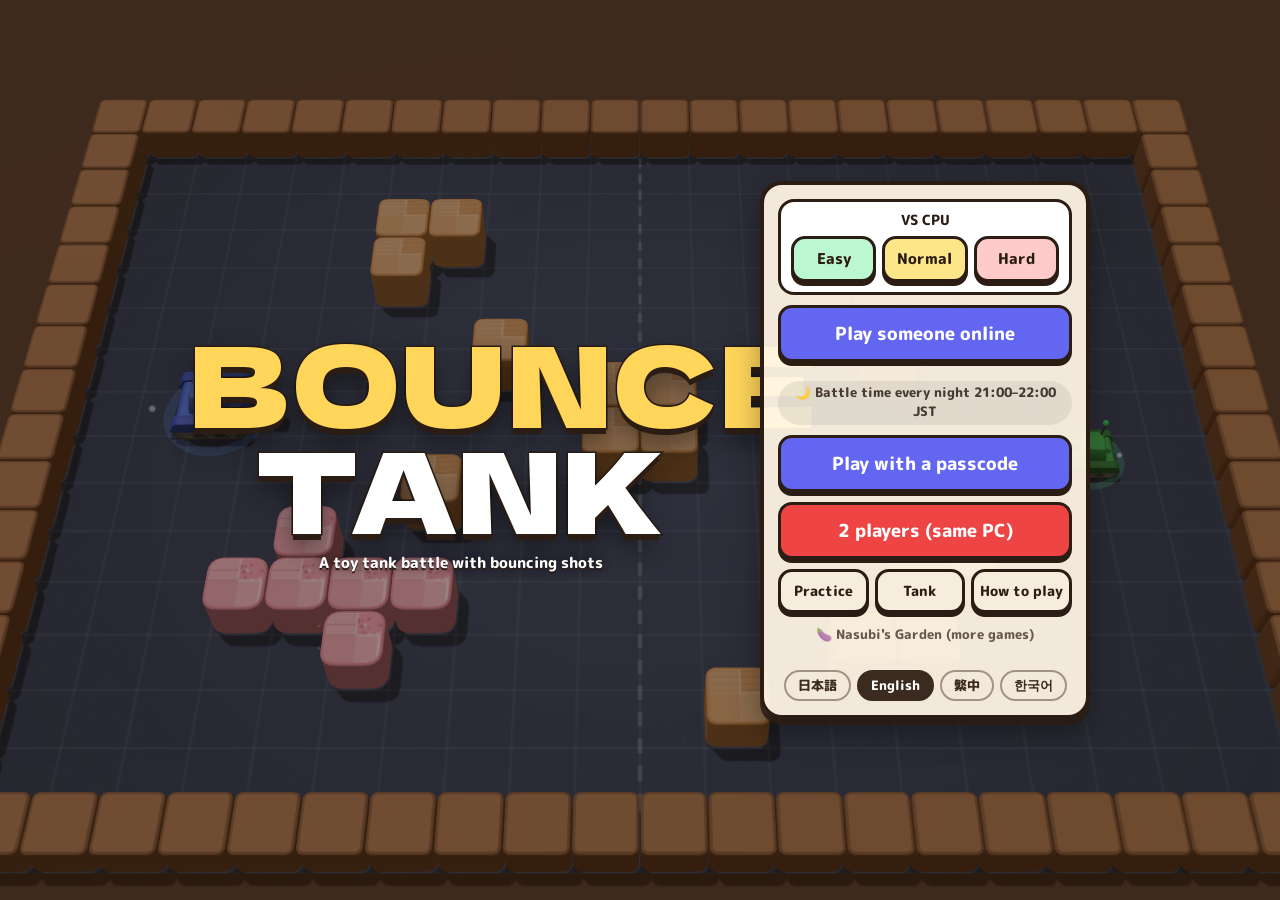
==== commit 98baec88: "広告の確認用ページ：広告の幅320pxを切らないように Co-Authored-By: Claude Opus 5.5 <noreply@anthropic.com> Claude-Session: " ====
--- a/adcheck.html
+++ b/adcheck.html
@@ -33,14 +33,14 @@
 var was={};setInterval(function(){try{var any=false;for(var i=0;i<IDS.length;i++){if(vis(document.getElementById(IDS[i])))any=true;}if(any&&!was.v)ev('result_view');was.v=any;}catch(e){}},700);
 }catch(e){}})();</script>
 <meta name="robots" content="noindex">
-<!-- nasubi-ad: 結果画面の決めた場所のいちばん下に広告の帯を1つだけ出す（遊んでいる最中は出さない・ボタンに重ねない） -->
+<!-- nasubi-ad: 結果画面の決めた場所のいちばん下に広告の帯を1つだけ出す（遊んでいる最中は出さない・ボタンに重ねない・広告の幅320pxを切らない） -->
 <script>(function(){try{var C=[{"a": "#result .result-box", "v": "#result"}],AD='https://nasubi-no-oniwa.github.io/ad/';
 if(/[?&]noad=1/.test(location.search))return;
 var ifr=null,boxes=[];
 function vis(e){if(!e||!e.isConnected||e.closest('[hidden]'))return false;var r=e.getBoundingClientRect();if(r.width<1||r.height<1)return false;for(var n=e;n&&n.nodeType===1;n=n.parentElement){var s=getComputedStyle(n);if(s.display==='none'||s.visibility==='hidden'||parseFloat(s.opacity)<0.05)return false;}return true;}
-function mk(){var b=document.createElement('div');b.className='nsb-ad';b.style.cssText='display:block;width:320px;max-width:100%;height:50px;margin:12px auto 0;overflow:hidden;flex:0 0 auto;';return b;}
+function mk(){var b=document.createElement('div');b.className='nsb-ad';b.style.cssText='display:block;position:static;float:none;box-sizing:content-box;width:320px;min-width:320px;max-width:none;height:50px;margin:12px calc((100% - 320px) / 2) 0;padding:0;border:0;background:none;box-shadow:none;border-radius:0;transform:none;overflow:hidden;flex:0 0 auto;align-self:center;';return b;}
 function place(){for(var i=0;i<C.length;i++){var a=document.querySelector(C[i].a);if(!a)continue;var b=boxes[i]||(boxes[i]=mk());if(b.parentNode!==a)a.appendChild(b);}}
-function tick(){try{place();for(var i=0;i<C.length;i++){var v=document.querySelector(C[i].v),b=boxes[i];if(b&&vis(v)&&vis(b)){if(!ifr){ifr=document.createElement('iframe');ifr.title='ad';ifr.setAttribute('scrolling','no');ifr.width=320;ifr.height=50;ifr.style.cssText='border:0;width:320px;height:50px;display:block;max-width:100%';ifr.src=AD;}if(ifr.parentNode!==b)b.appendChild(ifr);return;}}}catch(_){}}
+function tick(){try{place();for(var i=0;i<C.length;i++){var v=document.querySelector(C[i].v),b=boxes[i];if(b&&vis(v)&&vis(b)){if(!ifr){ifr=document.createElement('iframe');ifr.title='ad';ifr.setAttribute('scrolling','no');ifr.width=320;ifr.height=50;ifr.style.cssText='border:0;margin:0;padding:0;width:320px;height:50px;display:block;max-width:none';ifr.src=AD;}if(ifr.parentNode!==b)b.appendChild(ifr);return;}}}catch(_){}}
 function go(){place();try{new MutationObserver(place).observe(document.body,{childList:true,subtree:true});}catch(_){}setInterval(tick,700);}
 if(document.body)go();else document.addEventListener('DOMContentLoaded',go);
 }catch(e){}})();</script>
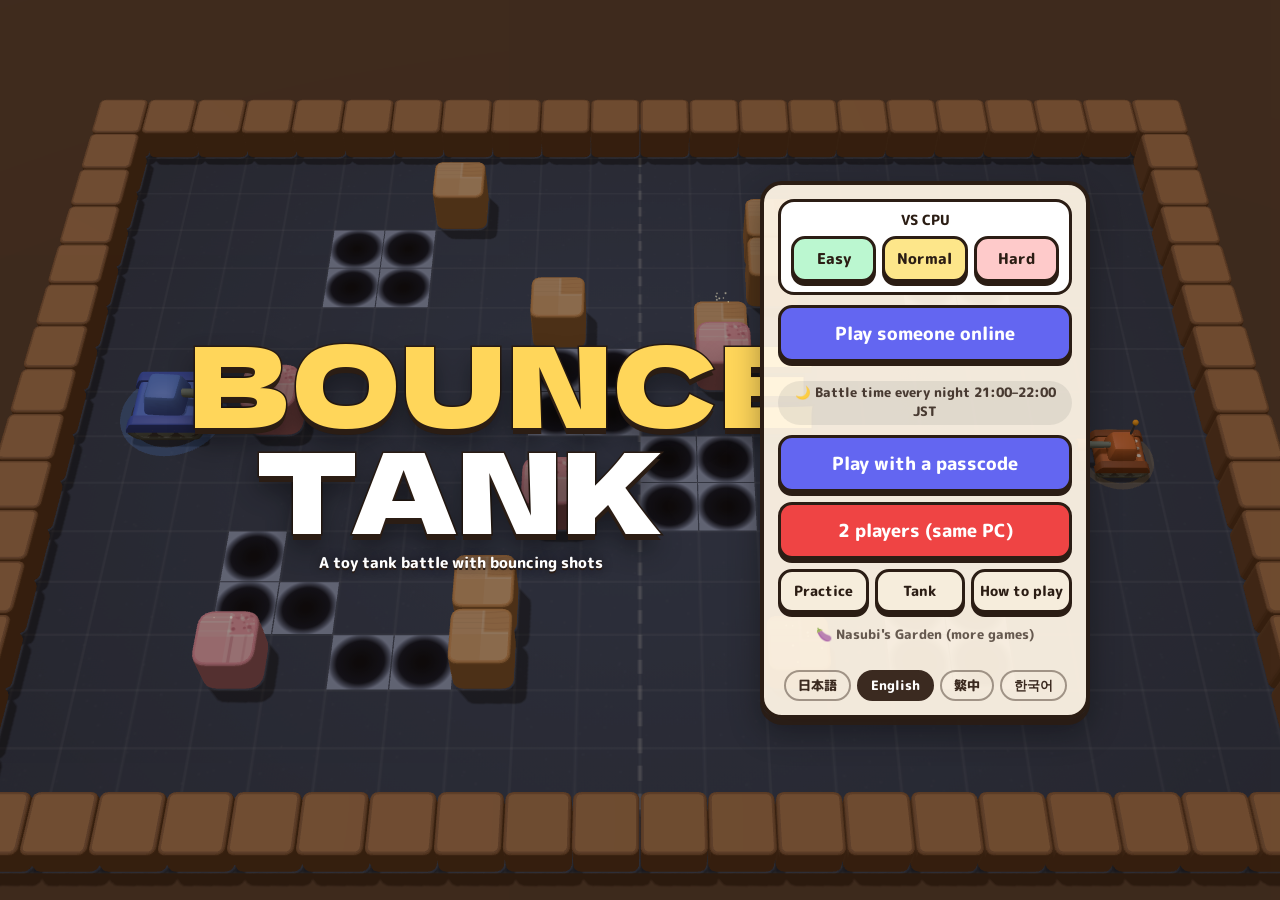
==== commit b84dc4f1: "広告の確認用ページ：結果が出て1.2秒たってから広告を見せる版（本番はまだ） Co-Authored-By: Claude Opus 5.5 <noreply@anthropic.com> Claud" ====
--- a/adcheck.html
+++ b/adcheck.html
@@ -32,18 +32,23 @@
 function vis(e){if(!e||!e.isConnected||e.closest('[hidden]'))return false;var r=e.getBoundingClientRect();if(r.width<1||r.height<1)return false;for(var n=e;n&&n.nodeType===1;n=n.parentElement){var s=getComputedStyle(n);if(s.display==='none'||s.visibility==='hidden'||parseFloat(s.opacity)<0.05)return false;}return true;}
 var was={};setInterval(function(){try{var any=false;for(var i=0;i<IDS.length;i++){if(vis(document.getElementById(IDS[i])))any=true;}if(any&&!was.v)ev('result_view');was.v=any;}catch(e){}},700);
 }catch(e){}})();</script>
-<meta name="robots" content="noindex">
-<!-- nasubi-ad: 結果画面の決めた場所のいちばん下に広告の帯を1つだけ出す（遊んでいる最中は出さない・ボタンに重ねない・広告の幅320pxを切らない） -->
-<script>(function(){try{var C=[{"a": "#result .result-box", "v": "#result"}],AD='https://nasubi-no-oniwa.github.io/ad/';
+<!-- nasubi-ad: 結果画面の決めた場所に広告の帯を1つだけ出す（遊んでいる最中は出さない・ボタンに重ねない・広告の幅320pxを切らない・結果が出て1.2秒たってから見せる） -->
+<script>(function(){try{var C=[{"a": "#result .result-box", "v": "#result"}],AD='https://nasubi-no-oniwa.github.io/ad/',WAIT=1200;
 if(/[?&]noad=1/.test(location.search))return;
-var ifr=null,boxes=[];
+var ifr=null,boxes=[],since=0;
 function vis(e){if(!e||!e.isConnected||e.closest('[hidden]'))return false;var r=e.getBoundingClientRect();if(r.width<1||r.height<1)return false;for(var n=e;n&&n.nodeType===1;n=n.parentElement){var s=getComputedStyle(n);if(s.display==='none'||s.visibility==='hidden'||parseFloat(s.opacity)<0.05)return false;}return true;}
 function mk(){var b=document.createElement('div');b.className='nsb-ad';b.style.cssText='display:block;position:static;float:none;box-sizing:content-box;width:320px;min-width:320px;max-width:none;height:50px;margin:12px calc((100% - 320px) / 2) 0;padding:0;border:0;background:none;box-shadow:none;border-radius:0;transform:none;overflow:hidden;flex:0 0 auto;align-self:center;';return b;}
-function place(){for(var i=0;i<C.length;i++){var a=document.querySelector(C[i].a);if(!a)continue;var b=boxes[i]||(boxes[i]=mk());if(b.parentNode!==a)a.appendChild(b);}}
-function tick(){try{place();for(var i=0;i<C.length;i++){var v=document.querySelector(C[i].v),b=boxes[i];if(b&&vis(v)&&vis(b)){if(!ifr){ifr=document.createElement('iframe');ifr.title='ad';ifr.setAttribute('scrolling','no');ifr.width=320;ifr.height=50;ifr.style.cssText='border:0;margin:0;padding:0;width:320px;height:50px;display:block;max-width:none';ifr.src=AD;}if(ifr.parentNode!==b)b.appendChild(ifr);return;}}}catch(_){}}
-function go(){place();try{new MutationObserver(place).observe(document.body,{childList:true,subtree:true});}catch(_){}setInterval(tick,700);}
+function place(){for(var i=0;i<C.length;i++){var a=document.querySelector(C[i].a);if(!a)continue;var b=boxes[i]||(boxes[i]=mk());if(C[i].p==='first'){if(a.firstElementChild!==b)a.insertBefore(b,a.firstChild);}else if(b.parentNode!==a)a.appendChild(b);}}
+function hide(){if(ifr)ifr.style.visibility='hidden';}
+function tick(){try{place();var k=-1;for(var i=0;i<C.length;i++){var v=document.querySelector(C[i].v),b=boxes[i];if(b&&vis(v)&&vis(b)){k=i;break;}}
+if(k<0){since=0;hide();return;}
+var now=Date.now();if(!since)since=now;if(now-since<WAIT){hide();return;}
+if(!ifr){ifr=document.createElement('iframe');ifr.title='ad';ifr.setAttribute('scrolling','no');ifr.width=320;ifr.height=50;ifr.style.cssText='border:0;margin:0;padding:0;width:320px;height:50px;display:block;max-width:none;visibility:hidden';ifr.src=AD;}
+if(ifr.parentNode!==boxes[k])boxes[k].appendChild(ifr);ifr.style.visibility='visible';}catch(_){}}
+function go(){place();try{new MutationObserver(place).observe(document.body,{childList:true,subtree:true});}catch(_){}setInterval(tick,300);}
 if(document.body)go();else document.addEventListener('DOMContentLoaded',go);
 }catch(e){}})();</script>
+<meta name="robots" content="noindex">
 </head>
 <body>
 <canvas id="view"></canvas>
